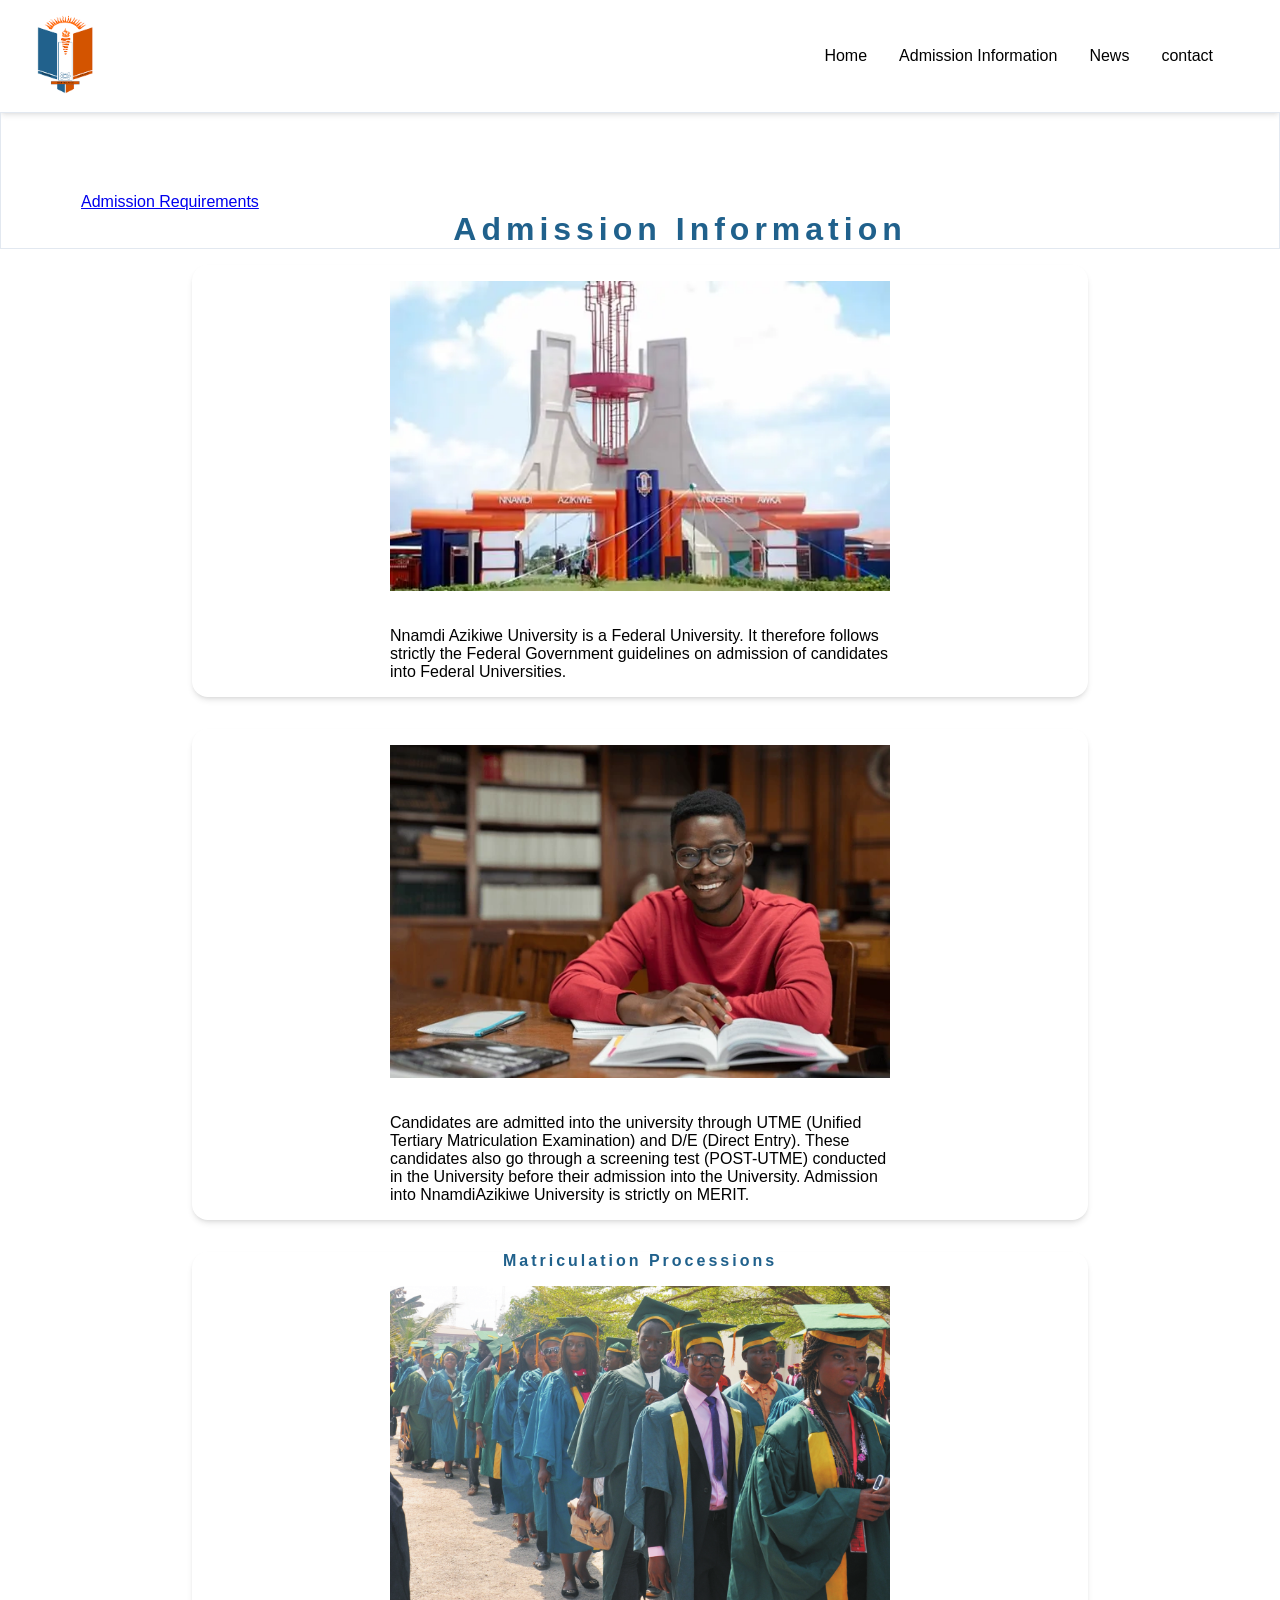
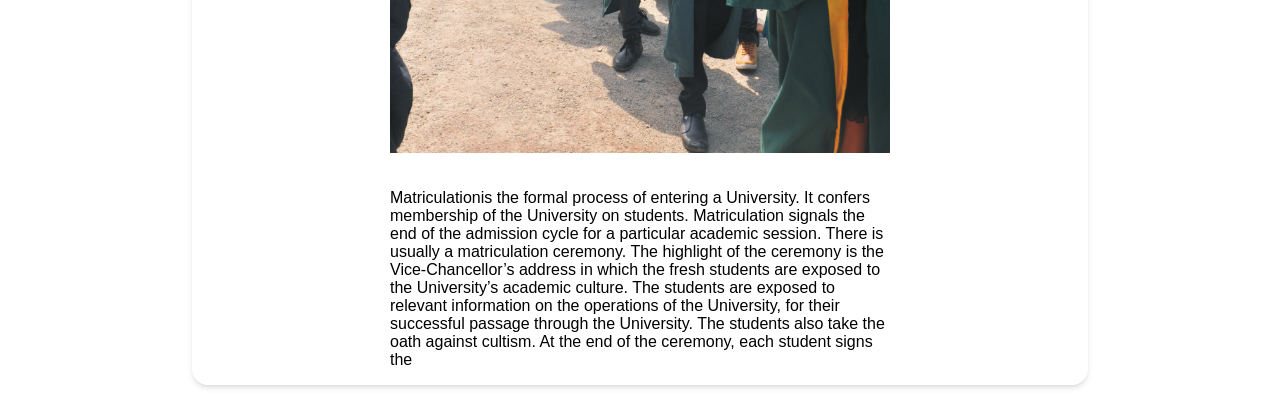
==== final-year-project-main/my final year project/html/admission.html @ 325c2606 "chore: initial project setup" ====
<!DOCTYPE html>
<html lang="en">

<head>
  <meta charset="UTF-8">
  <meta name="viewport" content="width=device-width, initial-scale=1.0">
  <title>Document</title>
  <link rel="stylesheet" href="../css/admission.css">
</head>

<body>
  <div class="container">
    <div class="nav">
      <div class="logo"><img src="../images/logo.png" alt=""></div>
      <nav>
        <ul>
          <li><a href="index.html">Home</a></li>
          <li><a href="admission.html">Admission Information</a></li>
          <li><a href="new.html">News</a></li>
          <li><a href="../html/signup.html">contact</a></li>
        </ul>
      </nav>

    </div>

    <div class="admission-header">

      <a href="admissionRequirement.html" class="Requirements"> Admission Requirements</a>
      <h1>admission Information</h1>
    </div>

    <div class="section">
      <!-- <img src="/images/Procession-students.webp" alt=""> -->

      <div class="sectionContent">
        <div class="image">
          <img src="../images/schoolgate.png" alt="">
        </div>
        <div class="paragraph">
          <p>
            Nnamdi Azikiwe University is a Federal University. It therefore follows strictly the Federal Government
            guidelines on admission of candidates into Federal Universities.
          </p>
        </div>
      </div>

      <div class="sectionContent">
        <div class="image">
          <img src="../images/reading.png" alt="">
        </div>
        <div class="paragraph">
          <p>
            Candidates are admitted into the university through UTME (Uniﬁed Tertiary Matriculation Examination) and D/E
            (Direct Entry). These candidates also go through a screening test (POST-UTME) conducted in the University
            before their admission into the University. Admission into NnamdiAzikiwe University is strictly on MERIT.
          </p>
        </div>
      </div>


      <div class="sectionContent">
        <p class="header-paragraph">Matriculation Processions</p>
        <div class="image">
          <img src="../images/Procession-students.webp" alt="">
        </div>
        <div class="paragraph">
          <p>
            Matriculationis the formal process of entering a University. It confers membership of the University on
            students. Matriculation signals the end of the admission cycle for a particular academic session.

            There is usually a matriculation ceremony. The highlight of the ceremony is the Vice-Chancellor’s address in
            which the fresh students are exposed to the University’s academic culture. The students are exposed to
            relevant information on the operations of the University, for their successful passage through the
            University. The students also take the oath against cultism. At the end of the ceremony, each student signs
            the
          </p>
        </div>
      </div>
    </div>



  </div>
</body>

</html>
---- final-year-project-main/my final year project/css/admission.css ----
* {
  box-sizing: border-box;
  margin: 0%;
  padding: 0%;
}

body {
  font-family: sans-serif;
  font-weight: 300;


}

.container {
  width: 100%;
  height: auto;

}

.logo {
  margin-right: auto;
}

.logo img {
  height: 5rem;
}

.nav {
  width: 100%;
  height: 7rem;
  display: flex;
  padding: 25px;
  align-items: center;
  box-shadow: 0 4px 6px -1px rgb(0 0 0 / 0.1), 0 2px 4px -2px rgb(0 0 0 / 0.1);
}

nav {
  margin: 10px;
}

nav ul {
  display: flex;
}

nav ul li {
  list-style: none;
  position: relative;
}

nav ul li a {
  margin-right: 2rem;
  text-decoration: none;
  color: black;
  cursor: pointer;
}

nav ul li a:hover {
  color: #20618C;
  transition: 0.5ms;
}

.Requirements {
  display: flex;
  align-items: flex-start;

}

.admission-header {
  border: 1px solid rgb(226 232 240);
  text-align: center;
  text-transform: capitalize;
  padding: 5rem 0 0 5rem;
}

.admission-header>h1 {
  color: #20618C;
  letter-spacing: 5px;
}

.section {
  display: flex;
  flex-direction: column;
  align-items: center;
  justify-content: center;
  width: 100%;
  height: auto;
}

.sectionContent {
  display: flex;
  flex-direction: column;
  align-items: center;
  justify-content: center;
  width: 70%;
  margin: 1rem 0;
  border-radius: 1rem;
  box-shadow: 0 4px 6px -1px rgb(0 0 0 / 0.1), 0 2px 4px -2px rgb(0 0 0 / 0.1);
}

.header-paragraph {
  text-align: center;
  font-weight: bold;
  letter-spacing: 3px;
  color: #20618C;
}

.paragraph,
.image {
  margin: 1rem auto;
}

.paragraph {
  width: 500px;
}

.image>img {
  width: 500px;

}

@media (max-width: 600px) {


  .image>img {
    width: 200px;

  }

  .paragraph {
    width: 90%;


  }

  .sectionContent {
    width: 100%;
  }

  .logo {
    display: none;
  }
}
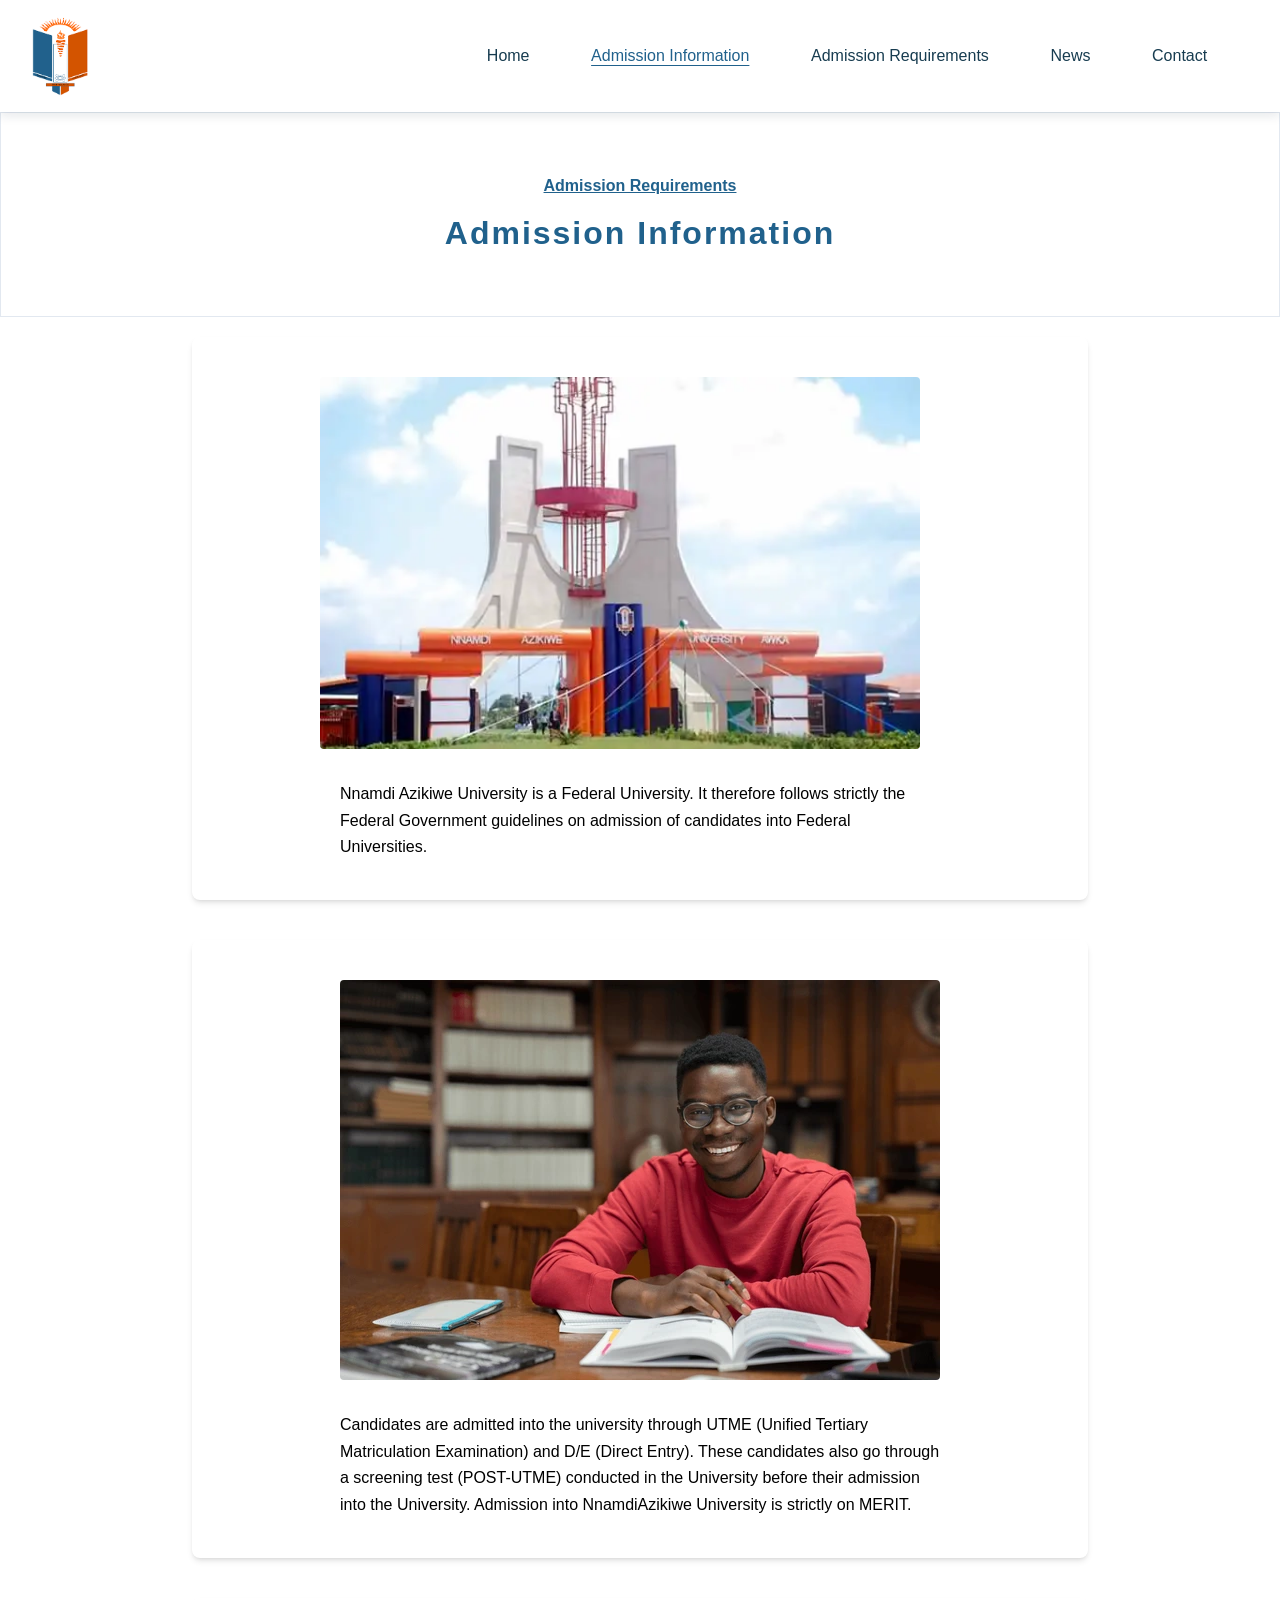
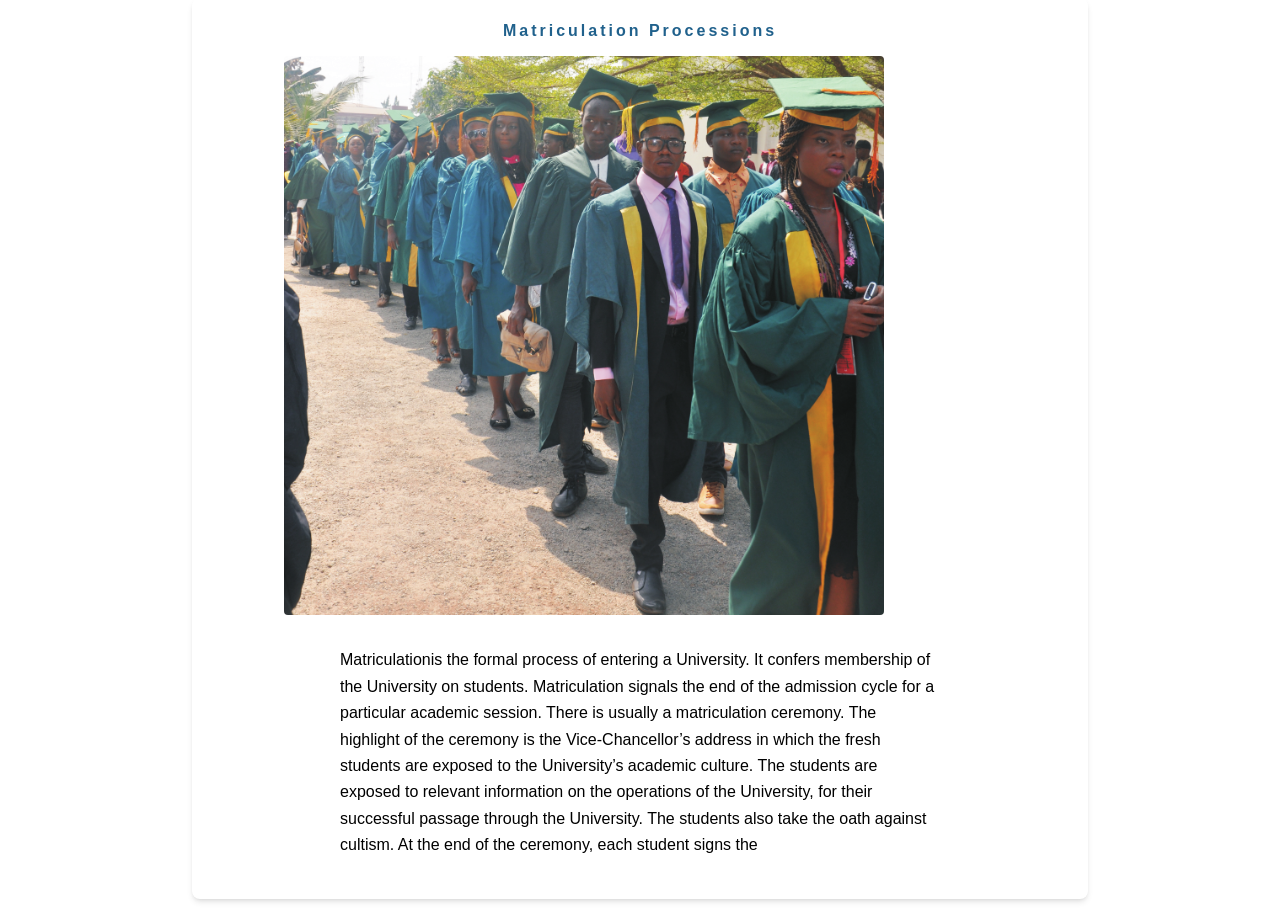
==== commit f47883d0: "Fix Vercel homepage routing" ====
--- a/final-year-project-main/my final year project/html/admission.html
+++ b/final-year-project-main/my final year project/html/admission.html
@@ -6,27 +6,17 @@
   <meta name="viewport" content="width=device-width, initial-scale=1.0">
   <title>Document</title>
   <link rel="stylesheet" href="../css/admission.css">
+  <link rel="stylesheet" href="../css/navigation.css">
 </head>
 
 <body>
   <div class="container">
-    <div class="nav">
-      <div class="logo"><img src="../images/logo.png" alt=""></div>
-      <nav>
-        <ul>
-          <li><a href="index.html">Home</a></li>
-          <li><a href="admission.html">Admission Information</a></li>
-          <li><a href="new.html">News</a></li>
-          <li><a href="../html/signup.html">contact</a></li>
-        </ul>
-      </nav>
-
-    </div>
+    <div data-site-nav></div>
 
     <div class="admission-header">
 
       <a href="admissionRequirement.html" class="Requirements"> Admission Requirements</a>
-      <h1>admission Information</h1>
+      <h1>Admission Information</h1>
     </div>
 
     <div class="section">
@@ -81,6 +71,7 @@
 
 
   </div>
+  <script src="../js/site-nav.js"></script>
 </body>
 
 </html>
--- a/final-year-project-main/my final year project/css/admission.css
+++ b/final-year-project-main/my final year project/css/admission.css
@@ -7,14 +7,11 @@
 body {
   font-family: sans-serif;
   font-weight: 300;
-
-
 }
 
 .container {
   width: 100%;
   height: auto;
-
 }
 
 .logo {
@@ -31,7 +28,9 @@
   display: flex;
   padding: 25px;
   align-items: center;
-  box-shadow: 0 4px 6px -1px rgb(0 0 0 / 0.1), 0 2px 4px -2px rgb(0 0 0 / 0.1);
+  box-shadow:
+    0 4px 6px -1px rgb(0 0 0 / 0.1),
+    0 2px 4px -2px rgb(0 0 0 / 0.1);
 }
 
 nav {
@@ -55,26 +54,32 @@
 }
 
 nav ul li a:hover {
-  color: #20618C;
+  color: #20618c;
   transition: 0.5ms;
 }
 
 .Requirements {
   display: flex;
   align-items: flex-start;
-
 }
 
 .admission-header {
   border: 1px solid rgb(226 232 240);
   text-align: center;
   text-transform: capitalize;
-  padding: 5rem 0 0 5rem;
-}
-
-.admission-header>h1 {
-  color: #20618C;
-  letter-spacing: 5px;
+  padding: 4rem 1.5rem;
+}
+
+.admission-header > h1 {
+  color: #20618c;
+  margin-top: 1.25rem;
+  letter-spacing: 2px;
+}
+
+.Requirements {
+  justify-content: center;
+  color: #20618c;
+  font-weight: 600;
 }
 
 .section {
@@ -91,17 +96,20 @@
   flex-direction: column;
   align-items: center;
   justify-content: center;
-  width: 70%;
-  margin: 1rem 0;
-  border-radius: 1rem;
-  box-shadow: 0 4px 6px -1px rgb(0 0 0 / 0.1), 0 2px 4px -2px rgb(0 0 0 / 0.1);
+  width: min(70%, 900px);
+  margin: 1.25rem 0;
+  padding: 1.5rem;
+  border-radius: 0.5rem;
+  box-shadow:
+    0 4px 6px -1px rgb(0 0 0 / 0.1),
+    0 2px 4px -2px rgb(0 0 0 / 0.1);
 }
 
 .header-paragraph {
   text-align: center;
   font-weight: bold;
   letter-spacing: 3px;
-  color: #20618C;
+  color: #20618c;
 }
 
 .paragraph,
@@ -110,33 +118,87 @@
 }
 
 .paragraph {
-  width: 500px;
-}
-
-.image>img {
-  width: 500px;
-
+  width: min(100%, 600px);
+  line-height: 1.65;
+}
+
+.image > img {
+  display: block;
+  width: min(100%, 600px);
+  height: auto;
+  border-radius: 4px;
+}
+
+.requirements-page {
+  width: min(1100px, 90%);
+  margin: 0 auto;
+  padding: 3rem 0 5rem;
+}
+
+.requirements-intro {
+  max-width: 760px;
+  margin: 0 auto 2.5rem;
+  text-align: center;
+  line-height: 1.7;
+}
+
+.requirements-intro h1 {
+  margin-bottom: 1rem;
+  color: #20618c;
+}
+
+.requirements-grid {
+  display: grid;
+  grid-template-columns: repeat(2, minmax(0, 1fr));
+  gap: 1.25rem;
+}
+
+.requirement-block {
+  padding: 1.5rem;
+  border-top: 3px solid #20618c;
+  background: #f4f7f8;
+}
+
+.requirement-block h2 {
+  margin-bottom: 0.75rem;
+  color: #173c50;
+  font-size: 1.2rem;
+}
+
+.requirement-block p,
+.requirement-block li {
+  line-height: 1.65;
+}
+
+.requirement-block ul {
+  padding-left: 1.25rem;
+}
+
+.requirements-note {
+  margin-top: 1.5rem;
+  padding: 1rem 1.25rem;
+  border-left: 4px solid #d98236;
+  background: #fff8f0;
+  line-height: 1.65;
 }
 
 @media (max-width: 600px) {
-
-
-  .image>img {
-    width: 200px;
-
-  }
-
+  .sectionContent {
+    width: 92%;
+    padding: 1rem;
+  }
+
+  .image,
   .paragraph {
-    width: 90%;
-
-
-  }
-
-  .sectionContent {
     width: 100%;
   }
 
-  .logo {
-    display: none;
-  }
-}+  .requirements-page {
+    width: 92%;
+    padding: 2.5rem 0;
+  }
+
+  .requirements-grid {
+    grid-template-columns: 1fr;
+  }
+}
--- a/final-year-project-main/my final year project/css/navigation.css
+++ b/final-year-project-main/my final year project/css/navigation.css
@@ -0,0 +1,148 @@
+.nav {
+  position: relative;
+  z-index: 5;
+  display: flex;
+  width: 100%;
+  min-height: 7rem;
+  align-items: center;
+  padding: 1.25rem;
+  background: #fff;
+  box-shadow: 0 4px 10px rgb(15 40 55 / 10%);
+}
+
+.logo {
+  display: block;
+  margin-right: auto;
+}
+
+.logo img {
+  display: block;
+  height: 5rem;
+  max-width: 12rem;
+  object-fit: contain;
+}
+
+.site-navigation {
+  margin: 0 0.5rem;
+}
+
+.site-navigation ul {
+  display: flex;
+  align-items: center;
+  gap: 0.25rem;
+  margin: 0;
+  padding: 0;
+  list-style: none;
+}
+
+.site-navigation a {
+  display: block;
+  padding: 0.7rem 0.8rem;
+  color: #173c50;
+  text-decoration: none;
+}
+
+.site-navigation a:hover,
+.site-navigation a:focus-visible,
+.site-navigation a[aria-current="page"] {
+  color: #20618c;
+  text-decoration: underline;
+  text-underline-offset: 4px;
+}
+
+.nav {
+  position: relative;
+  z-index: 5;
+}
+
+.menu-toggle {
+  display: none;
+  width: 2.75rem;
+  height: 2.75rem;
+  padding: 0.65rem;
+  border: 1px solid #d6dee5;
+  border-radius: 4px;
+  background: white;
+  cursor: pointer;
+}
+
+.menu-toggle span {
+  display: block;
+  width: 100%;
+  height: 2px;
+  margin: 4px 0;
+  background: #173c50;
+  transition:
+    transform 180ms ease,
+    opacity 180ms ease;
+}
+
+.menu-toggle[aria-expanded="true"] span:first-child {
+  transform: translateY(6px) rotate(45deg);
+}
+
+.menu-toggle[aria-expanded="true"] span:nth-child(2) {
+  opacity: 0;
+}
+
+.menu-toggle[aria-expanded="true"] span:last-child {
+  transform: translateY(-6px) rotate(-45deg);
+}
+
+@media (max-width: 700px) {
+  .nav {
+    min-height: 5rem;
+    height: auto;
+    padding: 0.65rem 1rem;
+  }
+
+  .logo {
+    display: block !important;
+    margin-right: auto;
+  }
+
+  .logo img {
+    display: block;
+    height: 3.75rem;
+    max-width: 12rem;
+    object-fit: contain;
+  }
+
+  .menu-toggle {
+    display: block;
+    flex: 0 0 auto;
+  }
+
+  .site-navigation {
+    position: absolute;
+    top: 100%;
+    right: 0.75rem;
+    display: none;
+    width: min(20rem, calc(100vw - 1.5rem));
+    margin: 0;
+    padding: 0.5rem 0;
+    border: 1px solid #dce4e9;
+    border-radius: 4px;
+    background: #fff;
+    box-shadow: 0 12px 24px rgb(15 40 55 / 14%);
+  }
+
+  .site-navigation.is-open {
+    display: block;
+  }
+
+  .site-navigation ul {
+    display: flex;
+    flex-direction: column;
+  }
+
+  .site-navigation ul li a {
+    display: block;
+    padding: 0.85rem 1rem;
+  }
+
+  .site-navigation ul li a:hover,
+  .site-navigation ul li a:focus-visible {
+    background: #eef5f7;
+  }
+}
